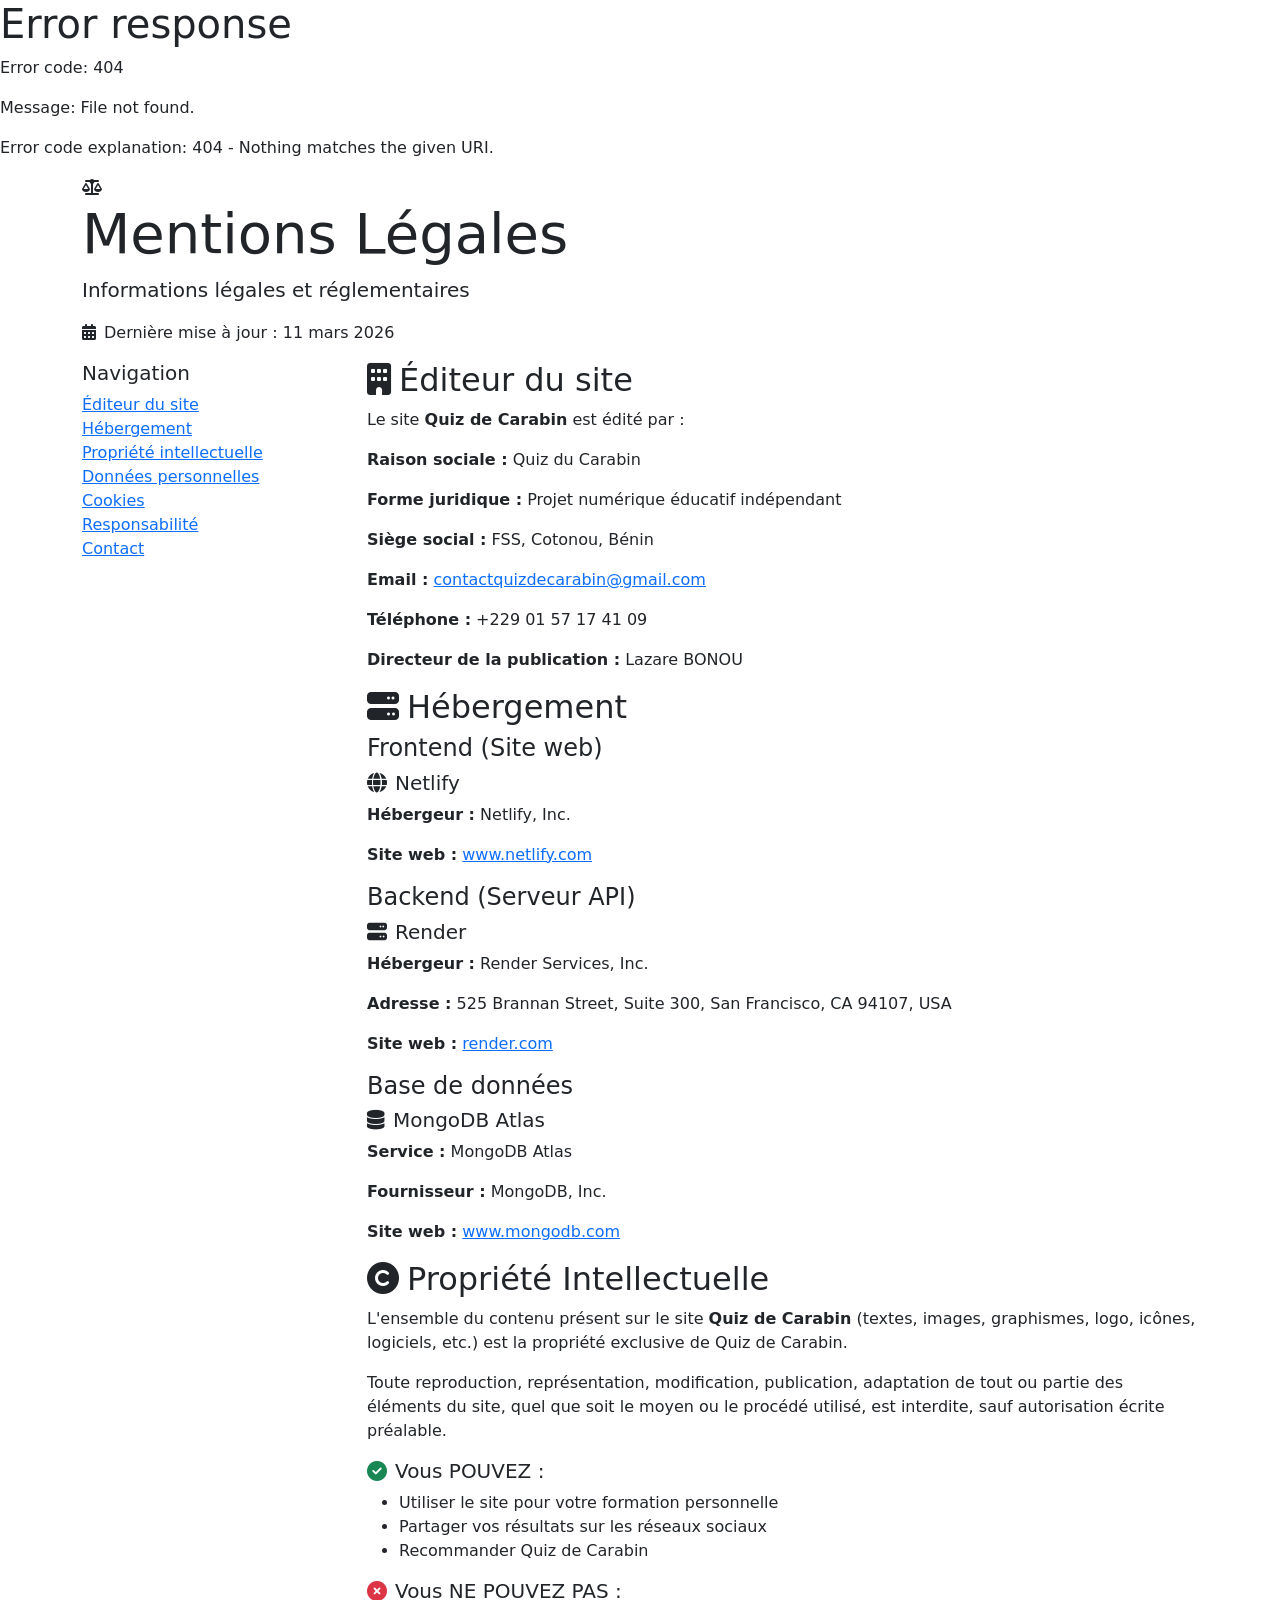
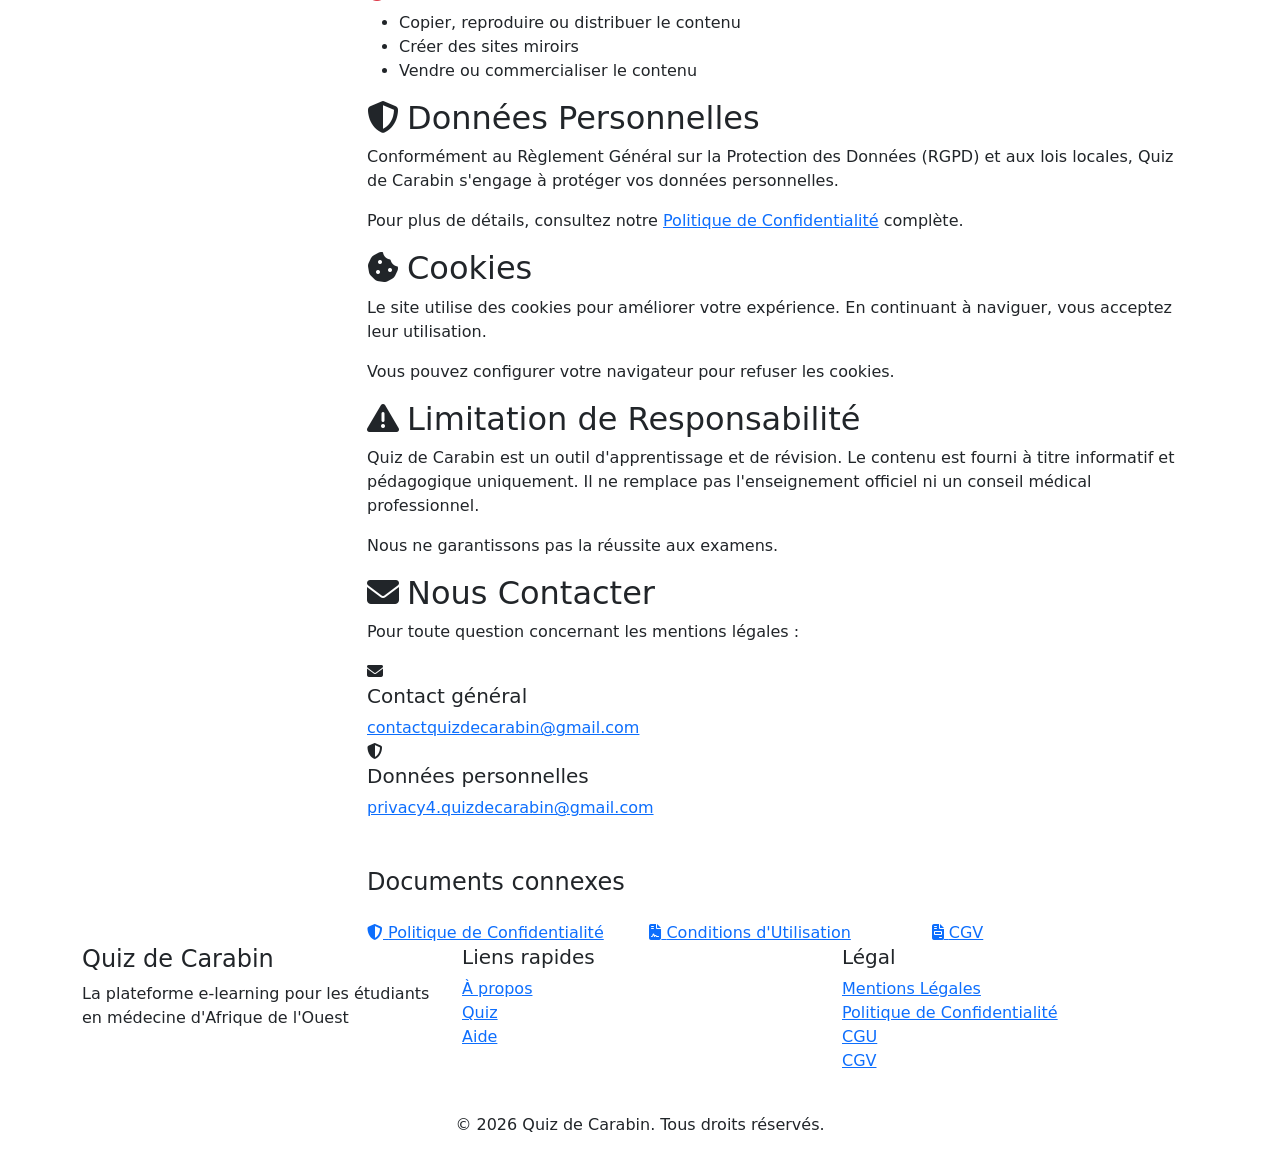
==== index.html @ 4706bc42 "Premier déploiement AMREL-GNALO" ====
<!DOCTYPE html>
<html lang="fr">
<head>
    <meta charset="UTF-8">
    <meta name="viewport" content="width=device-width, initial-scale=1.0">
    <title>Mentions Légales</title>
    <!-- Google tag (gtag.js) -->
    <script async src="https://www.googletagmanager.com/gtag/js?id=G-HYJK4EQKLZ"></script>
    <script>
        window.dataLayer = window.dataLayer || [];
        function gtag(){dataLayer.push(arguments);}
        gtag('js', new Date());
        gtag('config', 'G-HYJK4EQKLZ');
    </script>
    <meta name="google-site-verification" content="NIHqw9mpmJSFFre5VvEZL5tLbLPJusIHvmk8O6dTuUc" />
    <link rel="stylesheet" href="mentions-legal.[class]="expression"">
    <link href="https://cdn.jsdelivr.net/npm/bootstrap@5.3.0/dist/css/bootstrap.min.css" rel="stylesheet">
    <link rel="stylesheet" href="https://cdnjs.cloudflare.com/ajax/libs/font-awesome/6.4.0/css/all.min.css">
    <link href="https://fonts.googleapis.com/css2?family=Poppins:wght@300;400;500;600;700&display=swap" rel="stylesheet">
    
</head>
<body>
    <div id="navbar-placeholder"></div>

    <section class="legal-hero">
        <div class="container">
            <div class="legal-hero-content">
                <i class="fas fa-scale-balanced hero-icon"></i>
                <h1 class="display-4">Mentions Légales</h1>
                <p class="lead">Informations légales et réglementaires</p>
                <p class="last-update"><i class="fas fa-calendar-alt me-2"></i>Dernière mise à jour : 11 mars 2026</p>
            </div>
        </div>
    </section>

    <main class="legal-content">
        <div class="container">
            <div class="row">
                <div class="col-lg-3 d-none d-lg-block">
                    <div class="sidebar-nav sticky-top">
                        <h5>Navigation</h5>
                        <ul class="nav flex-column">
                            <li><a href="#editeur">Éditeur du site</a></li>
                            <li><a href="#hebergeur">Hébergement</a></li>
                            <li><a href="#propriete">Propriété intellectuelle</a></li>
                            <li><a href="#donnees">Données personnelles</a></li>
                            <li><a href="#cookies">Cookies</a></li>
                            <li><a href="#responsabilite">Responsabilité</a></li>
                            <li><a href="#contact">Contact</a></li>
                        </ul>
                    </div>
                </div>
                <div class="col-lg-9">
                    <div class="legal-document">
                        <section id="editeur" class="doc-section">
                            <h2><i class="fas fa-building me-2"></i>Éditeur du site</h2>
                            <div class="section-content">
                                <p>Le site <strong>Quiz de Carabin</strong> est édité par :</p>
                                <div class="highlight-box">
                                    <p><strong>Raison sociale :</strong> Quiz du Carabin</p>
                                    <p><strong>Forme juridique :</strong> Projet numérique éducatif indépendant</p>
                                    <p><strong>Siège social :</strong> FSS, Cotonou, Bénin</p>
                                    <p><strong>Email :</strong> <a href="mailto:contactquizdecarabin@gmail.com">contactquizdecarabin@gmail.com</a></p>
                                    <p><strong>Téléphone :</strong> +229 01 57 17 41 09</p>
                                </div>
                                <p><strong>Directeur de la publication :</strong> Lazare BONOU</p>
                            </div>
                        </section>

                        <section id="hebergeur" class="doc-section">
                            <h2><i class="fas fa-server me-2"></i>Hébergement</h2>
                            <div class="section-content">
                                <h4>Frontend (Site web)</h4>
                                <div class="info-card">
                                    <h5><i class="fas fa-globe me-2"></i>Netlify</h5>
                                    <p><strong>Hébergeur :</strong> Netlify, Inc.</p>
                                    <p><strong>Site web :</strong> <a href="https://www.netlify.com" target="_blank">www.netlify.com</a></p>
                                </div>
                                <h4>Backend (Serveur API)</h4>
                                <div class="info-card">
                                    <h5><i class="fas fa-server me-2"></i>Render</h5>
                                    <p><strong>Hébergeur :</strong> Render Services, Inc.</p>
                                    <p><strong>Adresse :</strong> 525 Brannan Street, Suite 300, San Francisco, CA 94107, USA</p>
                                    <p><strong>Site web :</strong> <a href="https://render.com" target="_blank">render.com</a></p>
                                </div>
                                <h4>Base de données</h4>
                                <div class="info-card">
                                    <h5><i class="fas fa-database me-2"></i>MongoDB Atlas</h5>
                                    <p><strong>Service :</strong> MongoDB Atlas</p>
                                    <p><strong>Fournisseur :</strong> MongoDB, Inc.</p>
                                    <p><strong>Site web :</strong> <a href="https://www.mongodb.com" target="_blank">www.mongodb.com</a></p>
                                </div>
                            </div>
                        </section>

                        <section id="propriete" class="doc-section">
                            <h2><i class="fas fa-copyright me-2"></i>Propriété Intellectuelle</h2>
                            <div class="section-content">
                                <p>L'ensemble du contenu présent sur le site <strong>Quiz de Carabin</strong> (textes, images, graphismes, logo, icônes, logiciels, etc.) est la propriété exclusive de Quiz de Carabin.</p>
                                <p>Toute reproduction, représentation, modification, publication, adaptation de tout ou partie des éléments du site, quel que soit le moyen ou le procédé utilisé, est interdite, sauf autorisation écrite préalable.</p>
                                <div class="allowed-box">
                                    <h5><i class="fas fa-check-circle text-success me-2"></i>Vous POUVEZ :</h5>
                                    <ul>
                                        <li>Utiliser le site pour votre formation personnelle</li>
                                        <li>Partager vos résultats sur les réseaux sociaux</li>
                                        <li>Recommander Quiz de Carabin</li>
                                    </ul>
                                </div>
                                <div class="forbidden-box mt-3">
                                    <h5><i class="fas fa-times-circle text-danger me-2"></i>Vous NE POUVEZ PAS :</h5>
                                    <ul>
                                        <li>Copier, reproduire ou distribuer le contenu</li>
                                        <li>Créer des sites miroirs</li>
                                        <li>Vendre ou commercialiser le contenu</li>
                                    </ul>
                                </div>
                            </div>
                        </section>

                        <section id="donnees" class="doc-section">
                            <h2><i class="fas fa-shield-halved me-2"></i>Données Personnelles</h2>
                            <div class="section-content">
                                <p>Conformément au Règlement Général sur la Protection des Données (RGPD) et aux lois locales, Quiz de Carabin s'engage à protéger vos données personnelles.</p>
                                <p>Pour plus de détails, consultez notre <a href="politique-confidentialite.html">Politique de Confidentialité</a> complète.</p>
                            </div>
                        </section>

                        <section id="cookies" class="doc-section">
                            <h2><i class="fas fa-cookie-bite me-2"></i>Cookies</h2>
                            <div class="section-content">
                                <p>Le site utilise des cookies pour améliorer votre expérience. En continuant à naviguer, vous acceptez leur utilisation.</p>
                                <p>Vous pouvez configurer votre navigateur pour refuser les cookies.</p>
                            </div>
                        </section>

                        <section id="responsabilite" class="doc-section">
                            <h2><i class="fas fa-triangle-exclamation me-2"></i>Limitation de Responsabilité</h2>
                            <div class="section-content">
                                <p>Quiz de Carabin est un outil d'apprentissage et de révision. Le contenu est fourni à titre informatif et pédagogique uniquement. Il ne remplace pas l'enseignement officiel ni un conseil médical professionnel.</p>
                                <p>Nous ne garantissons pas la réussite aux examens.</p>
                            </div>
                        </section>

                        <section id="contact" class="doc-section">
                            <h2><i class="fas fa-envelope me-2"></i>Nous Contacter</h2>
                            <div class="section-content">
                                <p>Pour toute question concernant les mentions légales :</p>
                                <div class="contact-cards">
                                    <div class="contact-card">
                                        <i class="fas fa-envelope"></i>
                                        <h5>Contact général</h5>
                                        <a href="mailto:contactquizdecarabin@gmail.com">contactquizdecarabin@gmail.com</a>
                                    </div>
                                    <div class="contact-card">
                                        <i class="fas fa-shield-halved"></i>
                                        <h5>Données personnelles</h5>
                                        <a href="mailto:privacy4.quizdecarabin@gmail.com">privacy4.quizdecarabin@gmail.com</a>
                                    </div>
                                </div>
                            </div>
                        </section>
                    </div>

                    <div class="related-docs mt-5">
                        <h4 class="mb-4">Documents connexes</h4>
                        <div class="row g-3">
                            <div class="col-md-4">
                                <a href="politique-confidentialite.html" class="doc-link-card">
                                    <i class="fas fa-shield-halved"></i>
                                    <span>Politique de Confidentialité</span>
                                </a>
                            </div>
                            <div class="col-md-4">
                                <a href="conditions-utilisation.html" class="doc-link-card">
                                    <i class="fas fa-file-contract"></i>
                                    <span>Conditions d'Utilisation</span>
                                </a>
                            </div>
                            <div class="col-md-4">
                                <a href="cgv.html" class="doc-link-card">
                                    <i class="fas fa-file-invoice"></i>
                                    <span>CGV</span>
                                </a>
                            </div>
                        </div>
                    </div>
                </div>
            </div>
        </div>
    </main>

    <footer class="footer">
        <div class="container">
            <div class="row">
                <div class="col-md-4">
                    <h4>Quiz de Carabin</h4>
                    <p>La plateforme e-learning pour les étudiants en médecine d'Afrique de l'Ouest</p>
                </div>
                <div class="col-md-4">
                    <h5>Liens rapides</h5>
                    <ul class="list-unstyled">
                        <li><a href="about.html">À propos</a></li>
                        <li><a href="quiz-modern.html">Quiz</a></li>
                        <li><a href="help.html">Aide</a></li>
                    </ul>
                </div>
                <div class="col-md-4">
                    <h5>Légal</h5>
                    <ul class="list-unstyled">
                        <li><a href="mentions-legales.html">Mentions Légales</a></li>
                        <li><a href="politique-confidentialite.html">Politique de Confidentialité</a></li>
                        <li><a href="conditions-utilisation.html">CGU</a></li>
                        <li><a href="cgv.html">CGV</a></li>
                    </ul>
                </div>
            </div>
            <div class="text-center mt-4">
                <p>&copy; 2026 Quiz de Carabin. Tous droits réservés.</p>
            </div>
        </div>
    </footer>

    <script src="https://cdn.jsdelivr.net/npm/bootstrap@5.3.0/dist/js/bootstrap.bundle.min.js"></script>
    <script>
        fetch('navbar.html')
            .then(res => res.text())
            .then(html => {
                document.getElementById('navbar-placeholder').innerHTML = html;
            });
    </script>
</body>
</html>
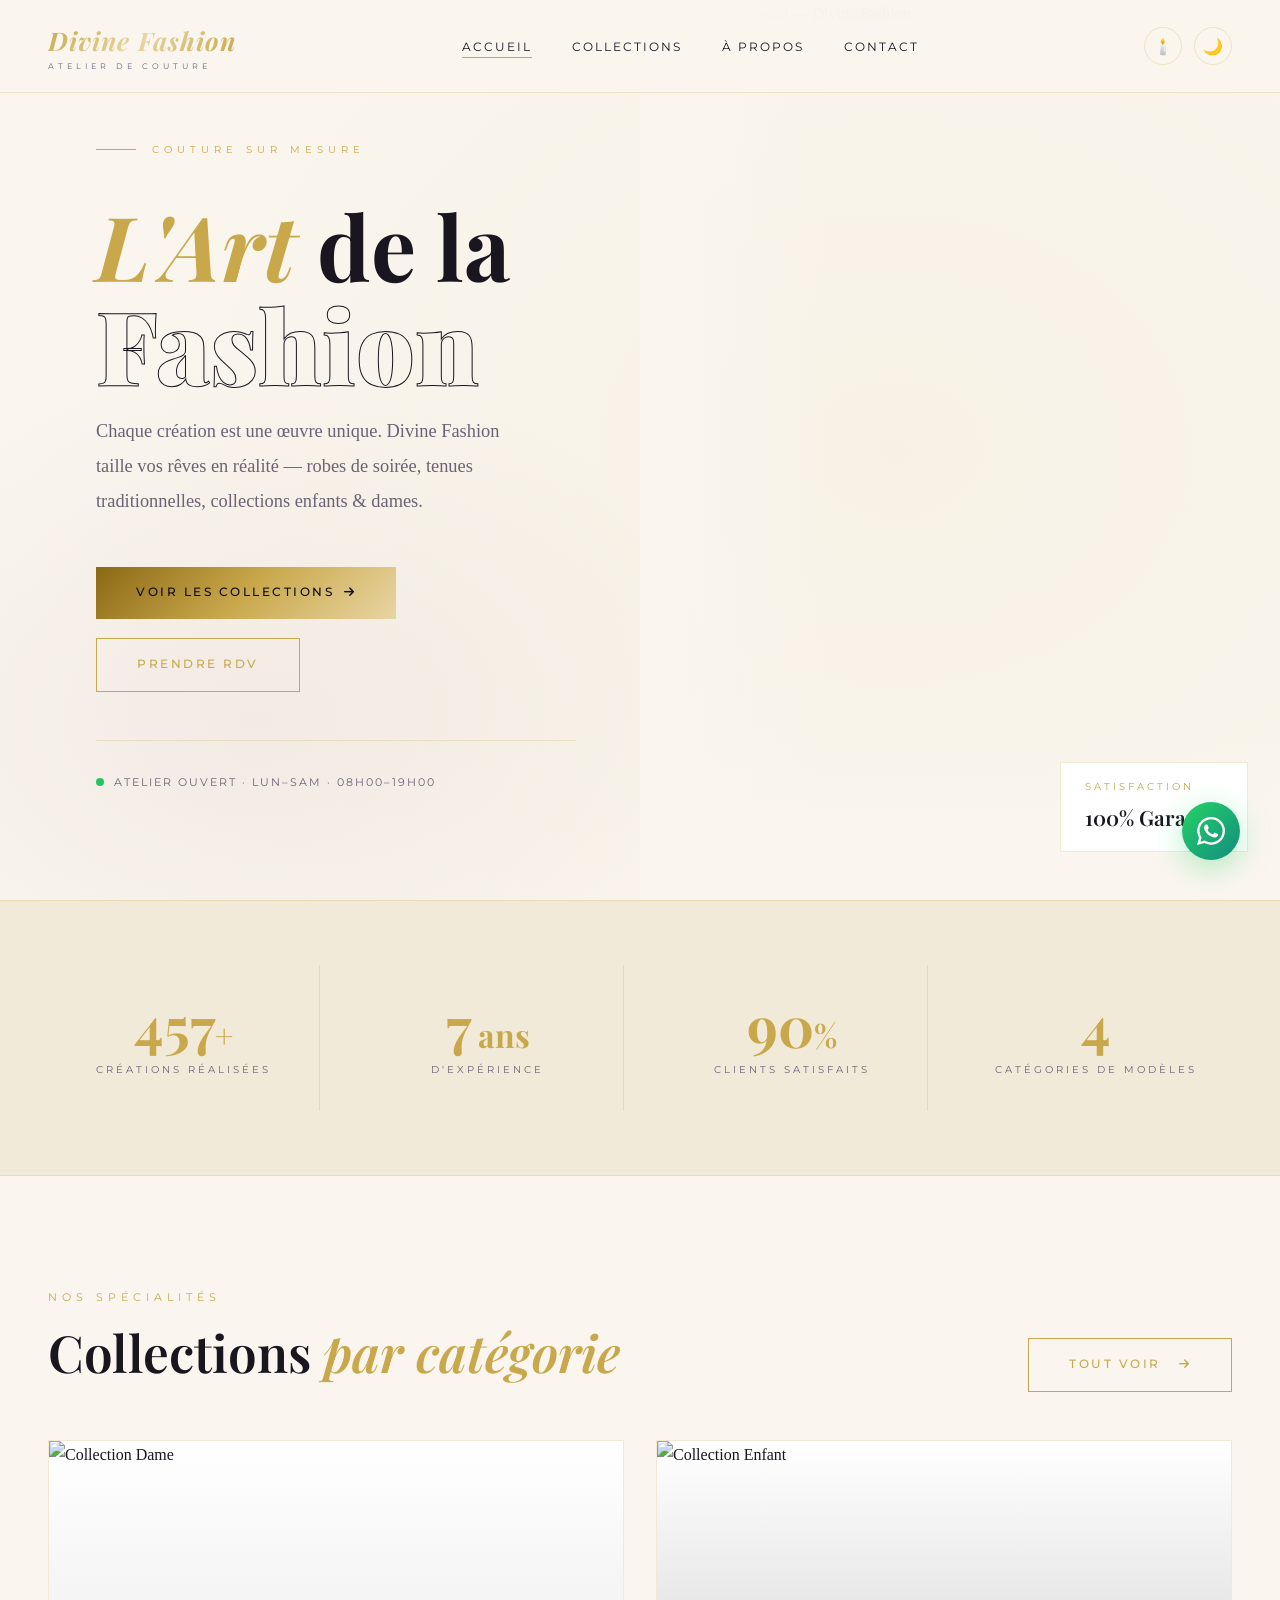
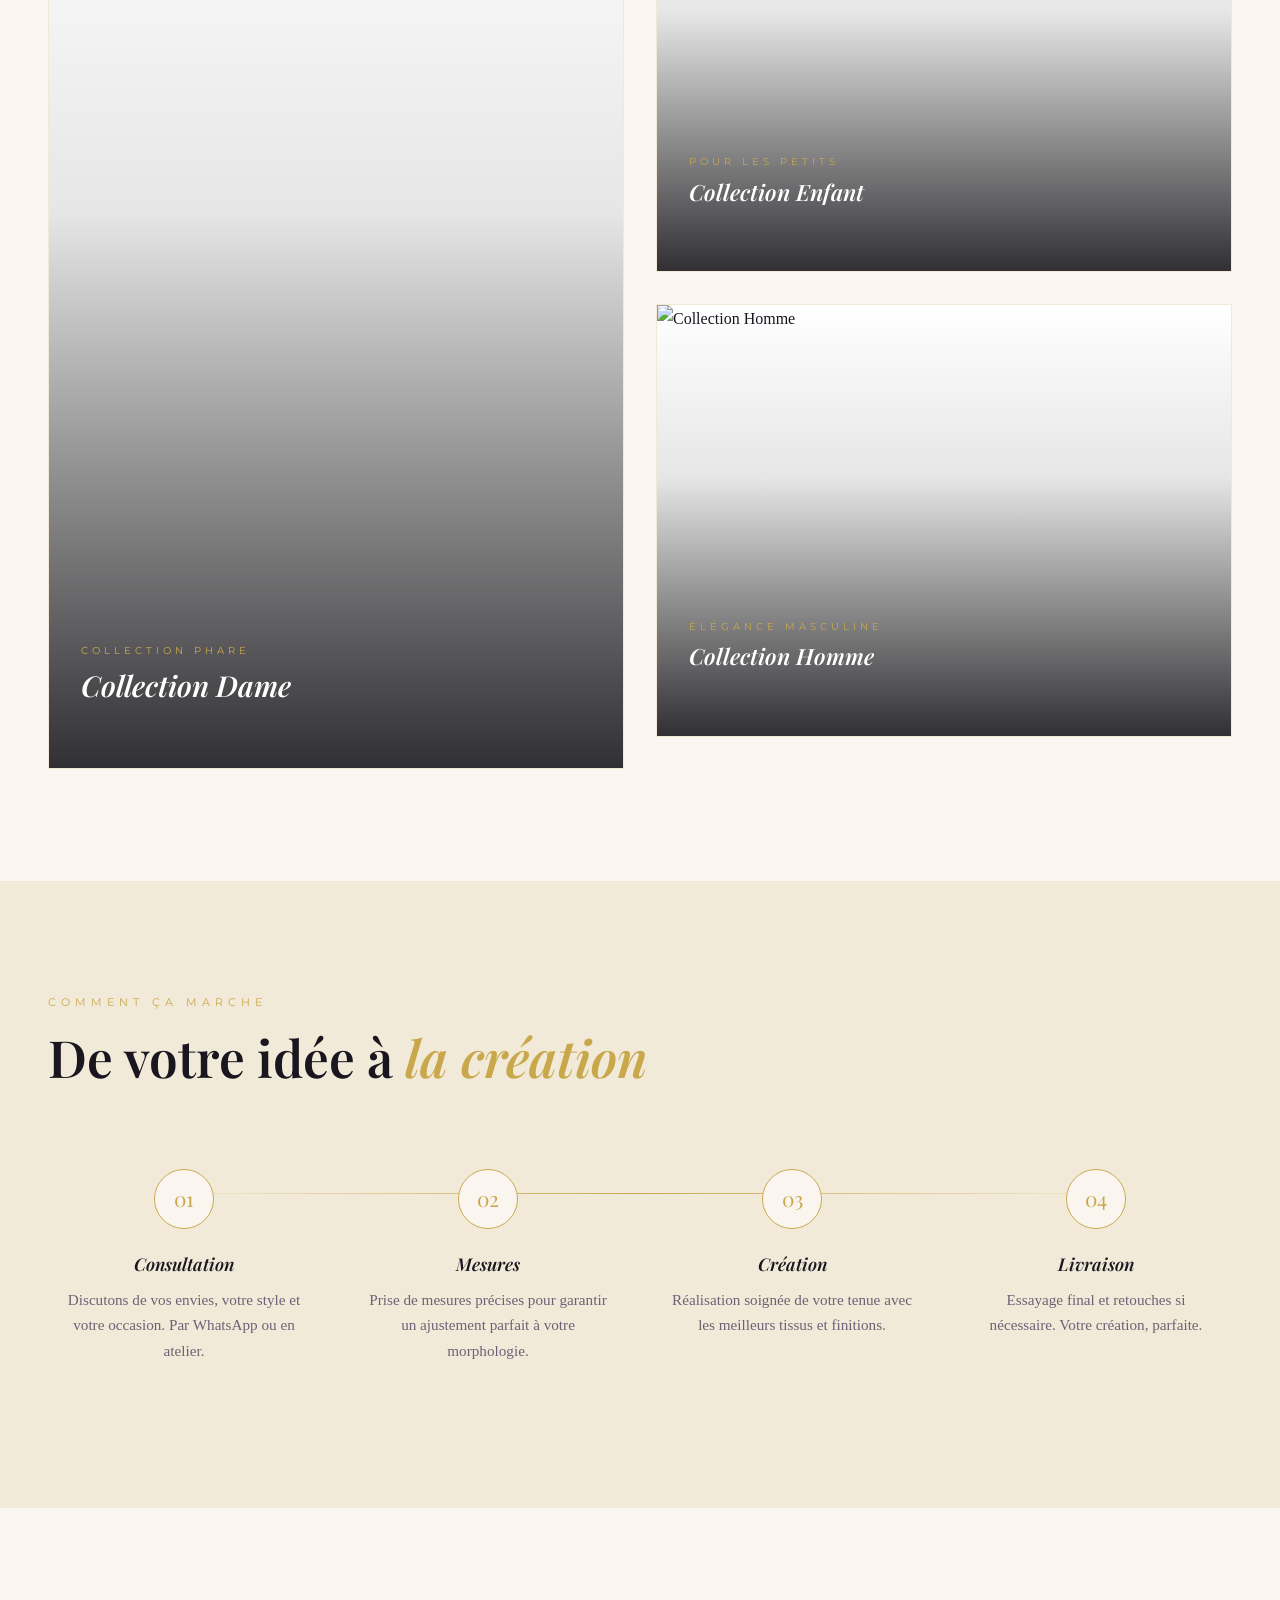
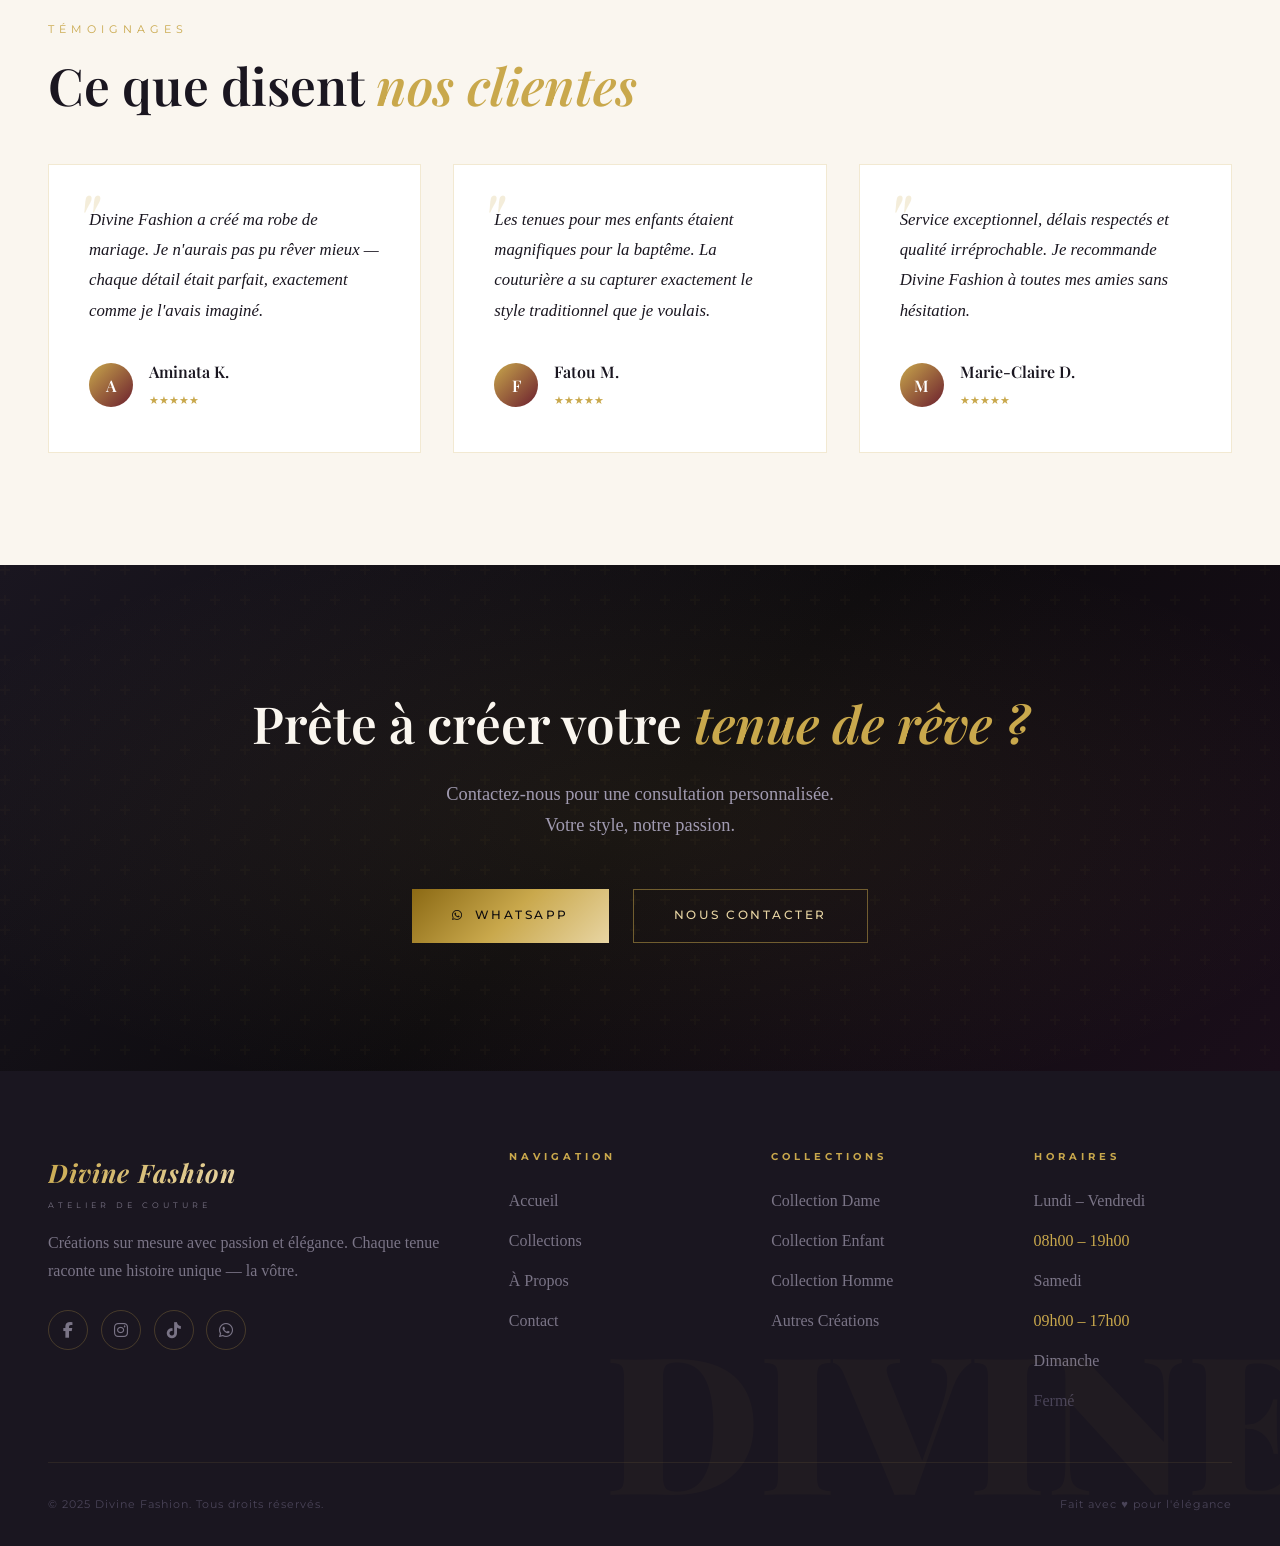
==== commit 2e5b40bd: "prototype à corrigeré" ====
--- a/index.html
+++ b/index.html
@@ -1,232 +1,881 @@
 <!DOCTYPE html>
-<html lang="fr">
+<html lang="fr" data-theme="light">
 <head>
-    <meta charset="UTF-8">
-    <meta name="viewport" content="width=device-width, initial-scale=1.0">
-    <title>Mentions Légales</title>
-    <!-- Google tag (gtag.js) -->
-    <script async src="https://www.googletagmanager.com/gtag/js?id=G-HYJK4EQKLZ"></script>
-    <script>
-        window.dataLayer = window.dataLayer || [];
-        function gtag(){dataLayer.push(arguments);}
-        gtag('js', new Date());
-        gtag('config', 'G-HYJK4EQKLZ');
-    </script>
-    <meta name="google-site-verification" content="NIHqw9mpmJSFFre5VvEZL5tLbLPJusIHvmk8O6dTuUc" />
-    <link rel="stylesheet" href="mentions-legal.[class]="expression"">
-    <link href="https://cdn.jsdelivr.net/npm/bootstrap@5.3.0/dist/css/bootstrap.min.css" rel="stylesheet">
-    <link rel="stylesheet" href="https://cdnjs.cloudflare.com/ajax/libs/font-awesome/6.4.0/css/all.min.css">
-    <link href="https://fonts.googleapis.com/css2?family=Poppins:wght@300;400;500;600;700&display=swap" rel="stylesheet">
-    
+  <meta charset="UTF-8" />
+  <meta name="viewport" content="width=device-width, initial-scale=1.0" />
+  <title>Divine Fashion — Couturière Élégante</title>
+  <meta name="description" content="Divine Fashion — Atelier de couture sur mesure. Robes, tenues enfants, dames et hommes créées avec passion et élégance." />
+  <link rel="stylesheet" href="css/style.css" />
+  <link rel="stylesheet" href="https://cdnjs.cloudflare.com/ajax/libs/font-awesome/6.5.0/css/all.min.css" />
+  <style>
+    /* ---- HERO ---- */
+    .hero {
+      min-height: 100vh;
+      display: grid;
+      grid-template-columns: 1fr 1fr;
+      align-items: center;
+      padding: 0;
+      position: relative;
+      overflow: hidden;
+    }
+
+    .hero-bg {
+      position: absolute;
+      inset: 0;
+      background:
+        radial-gradient(ellipse 70% 80% at 70% 50%, rgba(201,168,76,0.06), transparent),
+        radial-gradient(ellipse 40% 40% at 20% 80%, rgba(107,30,46,0.05), transparent);
+      pointer-events: none;
+    }
+
+    /* Floating gold particles */
+    .particles {
+      position: absolute;
+      inset: 0;
+      pointer-events: none;
+      overflow: hidden;
+    }
+
+    .particle {
+      position: absolute;
+      width: 3px;
+      height: 3px;
+      background: var(--gold);
+      border-radius: 50%;
+      animation: particleFloat linear infinite;
+      opacity: 0;
+    }
+
+    @keyframes particleFloat {
+      0% { transform: translateY(100vh) rotate(0deg); opacity: 0; }
+      10% { opacity: 0.6; }
+      90% { opacity: 0.3; }
+      100% { transform: translateY(-10vh) rotate(720deg); opacity: 0; }
+    }
+
+    .hero-content {
+      padding: 8rem 4rem 6rem 6rem;
+      position: relative;
+      z-index: 2;
+    }
+
+    .hero-eyebrow {
+      display: flex;
+      align-items: center;
+      gap: 1rem;
+      margin-bottom: 2rem;
+    }
+
+    .hero-eyebrow-line {
+      width: 40px;
+      height: 1px;
+      background: var(--gold);
+    }
+
+    .hero-eyebrow span {
+      font-family: var(--font-ui);
+      font-size: 0.65rem;
+      letter-spacing: 5px;
+      text-transform: uppercase;
+      color: var(--gold);
+    }
+
+    .hero-title {
+      margin-bottom: 1.5rem;
+      position: relative;
+    }
+
+    .hero-title em {
+      font-style: italic;
+      color: var(--gold);
+    }
+
+    .hero-title .word-fashion {
+      display: block;
+      -webkit-text-stroke: 1px var(--text-primary);
+      color: transparent;
+      font-weight: 900;
+      font-size: clamp(3rem, 8vw, 7rem);
+      line-height: 0.9;
+    }
+
+    [data-theme="dark"] .hero-title .word-fashion {
+      -webkit-text-stroke: 1px var(--cream);
+    }
+
+    .hero-desc {
+      font-size: 1.15rem;
+      margin-bottom: 3rem;
+      max-width: 440px;
+      line-height: 1.9;
+    }
+
+    .hero-cta {
+      display: flex;
+      gap: 1.2rem;
+      flex-wrap: wrap;
+      align-items: center;
+    }
+
+    .hero-badge {
+      display: flex;
+      align-items: center;
+      gap: 0.6rem;
+      font-family: var(--font-ui);
+      font-size: 0.68rem;
+      letter-spacing: 2px;
+      text-transform: uppercase;
+      color: var(--text-secondary);
+      margin-top: 3rem;
+      padding-top: 2rem;
+      border-top: 1px solid var(--border-color);
+    }
+
+    .badge-dot {
+      width: 8px;
+      height: 8px;
+      background: #22c55e;
+      border-radius: 50%;
+      animation: pulse-dot 1.5s ease-in-out infinite;
+    }
+
+    @keyframes pulse-dot {
+      0%,100% { box-shadow: 0 0 0 0 rgba(34,197,94,0.4); }
+      50% { box-shadow: 0 0 0 6px rgba(34,197,94,0); }
+    }
+
+    /* Hero Visual Side */
+    .hero-visual {
+      height: 100vh;
+      position: relative;
+      overflow: hidden;
+    }
+
+    .hero-visual img {
+      height: 100%;
+      width: 100%;
+      object-fit: cover;
+      object-position: center top;
+      transition: transform 0.1s linear;
+    }
+
+    .hero-visual::before {
+      content: '';
+      position: absolute;
+      inset: 0;
+      background: linear-gradient(to right, var(--bg-primary) 0%, transparent 30%),
+                  linear-gradient(to top, var(--bg-primary) 0%, transparent 20%);
+      z-index: 1;
+    }
+
+    .hero-visual-tag {
+      position: absolute;
+      bottom: 3rem;
+      right: 2rem;
+      z-index: 2;
+      background: var(--bg-card);
+      border: 1px solid var(--border-color);
+      padding: 1rem 1.5rem;
+      backdrop-filter: blur(10px);
+      animation: floatTag 3s ease-in-out infinite;
+    }
+
+    @keyframes floatTag {
+      0%,100% { transform: translateY(0); }
+      50% { transform: translateY(-8px); }
+    }
+
+    .hero-visual-tag .tag-label {
+      font-family: var(--font-ui);
+      font-size: 0.6rem;
+      letter-spacing: 3px;
+      text-transform: uppercase;
+      color: var(--gold);
+      display: block;
+      margin-bottom: 0.3rem;
+    }
+
+    .hero-visual-tag .tag-value {
+      font-family: var(--font-display);
+      font-size: 1.3rem;
+      font-weight: 600;
+      color: var(--text-primary);
+    }
+
+    /* ---- STATS ---- */
+    .stats-section {
+      background: var(--bg-secondary);
+      border-top: 1px solid var(--border-color);
+      border-bottom: 1px solid var(--border-color);
+      padding: 4rem 3rem;
+    }
+
+    .stats-grid {
+      max-width: 1400px;
+      margin: 0 auto;
+      display: grid;
+      grid-template-columns: repeat(4, 1fr);
+      gap: 2rem;
+    }
+
+    .stat-item {
+      text-align: center;
+      padding: 2rem;
+      border-right: 1px solid var(--border-color);
+    }
+
+    .stat-item:last-child { border-right: none; }
+
+    .stat-number {
+      font-family: var(--font-display);
+      font-size: 3.5rem;
+      font-weight: 700;
+      color: var(--gold);
+      line-height: 1;
+      display: block;
+    }
+
+    .stat-suffix {
+      font-family: var(--font-display);
+      font-size: 2rem;
+      color: var(--gold);
+    }
+
+    .stat-label {
+      font-family: var(--font-ui);
+      font-size: 0.65rem;
+      letter-spacing: 3px;
+      text-transform: uppercase;
+      color: var(--text-secondary);
+      margin-top: 0.5rem;
+      display: block;
+    }
+
+    /* ---- CATEGORIES PREVIEW ---- */
+    .categories-grid {
+      display: grid;
+      grid-template-columns: repeat(2, 1fr);
+      gap: 2rem;
+    }
+
+    .categories-grid .cat-featured {
+      grid-row: span 2;
+    }
+
+    .cat-card {
+      position: relative;
+      overflow: hidden;
+      border: 1px solid var(--border-color);
+      cursor: pointer;
+      group: true;
+    }
+
+    .cat-card-img {
+      aspect-ratio: 4/3;
+      overflow: hidden;
+    }
+
+    .cat-card.cat-featured .cat-card-img {
+      aspect-ratio: auto;
+      height: 100%;
+      min-height: 500px;
+    }
+
+    .cat-card-img img {
+      transition: transform 0.7s cubic-bezier(0.25, 0.46, 0.45, 0.94);
+    }
+
+    .cat-card:hover .cat-card-img img {
+      transform: scale(1.08);
+    }
+
+    .cat-card-overlay {
+      position: absolute;
+      inset: 0;
+      background: linear-gradient(to top, rgba(13,11,14,0.85) 0%, rgba(13,11,14,0.1) 60%, transparent 100%);
+      display: flex;
+      flex-direction: column;
+      justify-content: flex-end;
+      padding: 2rem;
+      transition: var(--transition);
+    }
+
+    .cat-card-tag {
+      font-family: var(--font-ui);
+      font-size: 0.6rem;
+      letter-spacing: 4px;
+      text-transform: uppercase;
+      color: var(--gold);
+      margin-bottom: 0.5rem;
+    }
+
+    .cat-card-title {
+      font-family: var(--font-display);
+      font-size: 1.8rem;
+      font-weight: 600;
+      color: #fff;
+      font-style: italic;
+    }
+
+    .cat-card-arrow {
+      display: inline-flex;
+      align-items: center;
+      gap: 0.5rem;
+      font-family: var(--font-ui);
+      font-size: 0.65rem;
+      letter-spacing: 2px;
+      text-transform: uppercase;
+      color: var(--gold);
+      margin-top: 1rem;
+      opacity: 0;
+      transform: translateY(10px);
+      transition: var(--transition);
+    }
+
+    .cat-card:hover .cat-card-arrow {
+      opacity: 1;
+      transform: translateY(0);
+    }
+
+    /* ---- PROCESS ---- */
+    .process-section {
+      background: var(--bg-secondary);
+      padding: 7rem 3rem;
+    }
+
+    .process-grid {
+      display: grid;
+      grid-template-columns: repeat(4, 1fr);
+      gap: 2rem;
+      max-width: 1400px;
+      margin: 3rem auto 0;
+      position: relative;
+    }
+
+    .process-grid::before {
+      content: '';
+      position: absolute;
+      top: 3.5rem;
+      left: 10%;
+      right: 10%;
+      height: 1px;
+      background: linear-gradient(to right, transparent, var(--gold), transparent);
+    }
+
+    .process-step {
+      text-align: center;
+      padding: 2rem 1rem;
+      position: relative;
+    }
+
+    .step-number {
+      width: 60px;
+      height: 60px;
+      border: 1px solid var(--gold);
+      border-radius: 50%;
+      display: flex;
+      align-items: center;
+      justify-content: center;
+      margin: 0 auto 1.5rem;
+      font-family: var(--font-display);
+      font-size: 1.3rem;
+      color: var(--gold);
+      background: var(--bg-primary);
+      position: relative;
+      z-index: 1;
+      transition: var(--transition);
+    }
+
+    .process-step:hover .step-number {
+      background: var(--gold);
+      color: var(--dark);
+      box-shadow: 0 0 30px rgba(201,168,76,0.3);
+    }
+
+    .step-title {
+      font-family: var(--font-display);
+      font-size: 1.1rem;
+      color: var(--text-primary);
+      margin-bottom: 0.8rem;
+      font-style: italic;
+    }
+
+    .step-desc {
+      font-size: 0.95rem;
+      line-height: 1.7;
+    }
+
+    /* ---- TESTIMONIALS ---- */
+    .testimonials-grid {
+      display: grid;
+      grid-template-columns: repeat(3, 1fr);
+      gap: 2rem;
+      margin-top: 3rem;
+    }
+
+    .testimonial-card {
+      background: var(--bg-card);
+      border: 1px solid var(--border-color);
+      padding: 2.5rem;
+      position: relative;
+      transition: var(--transition);
+    }
+
+    .testimonial-card:hover {
+      border-color: var(--gold);
+      transform: translateY(-6px);
+      box-shadow: 0 20px 50px var(--shadow-color);
+    }
+
+    .testimonial-quote {
+      font-family: var(--font-display);
+      font-size: 5rem;
+      color: var(--gold);
+      opacity: 0.2;
+      position: absolute;
+      top: 1rem;
+      left: 1.5rem;
+      line-height: 1;
+      font-style: italic;
+    }
+
+    .testimonial-text {
+      font-size: 1.05rem;
+      line-height: 1.8;
+      font-style: italic;
+      color: var(--text-primary);
+      margin-bottom: 2rem;
+      position: relative;
+      z-index: 1;
+    }
+
+    .testimonial-author {
+      display: flex;
+      align-items: center;
+      gap: 1rem;
+    }
+
+    .author-avatar {
+      width: 44px;
+      height: 44px;
+      border-radius: 50%;
+      background: linear-gradient(135deg, var(--gold), var(--bordeaux));
+      display: flex;
+      align-items: center;
+      justify-content: center;
+      color: white;
+      font-family: var(--font-display);
+      font-size: 1rem;
+      font-weight: 600;
+      flex-shrink: 0;
+    }
+
+    .author-name {
+      font-family: var(--font-display);
+      font-size: 1rem;
+      font-weight: 600;
+      color: var(--text-primary);
+      display: block;
+    }
+
+    .author-stars {
+      color: var(--gold);
+      font-size: 0.7rem;
+      margin-top: 2px;
+    }
+
+    /* ---- CTA SECTION ---- */
+    .cta-section {
+      background: linear-gradient(135deg, var(--dark-2) 0%, var(--dark) 50%, #1A0E1A 100%);
+      padding: 8rem 3rem;
+      text-align: center;
+      position: relative;
+      overflow: hidden;
+    }
+
+    .cta-section::before {
+      content: '';
+      position: absolute;
+      inset: 0;
+      background:
+        radial-gradient(ellipse 60% 60% at 50% 50%, rgba(201,168,76,0.08), transparent),
+        url("data:image/svg+xml,%3Csvg width='60' height='60' viewBox='0 0 60 60' xmlns='http://www.w3.org/2000/svg'%3E%3Cg fill='none' fill-rule='evenodd'%3E%3Cg fill='%23C9A84C' fill-opacity='0.03'%3E%3Cpath d='M36 34v-4h-2v4h-4v2h4v4h2v-4h4v-2h-4zm0-30V0h-2v4h-4v2h4v4h2V6h4V4h-4zM6 34v-4H4v4H0v2h4v4h2v-4h4v-2H6zM6 4V0H4v4H0v2h4v4h2V6h4V4H6z'/%3E%3C/g%3E%3C/g%3E%3C/svg%3E");
+    }
+
+    .cta-section h2 { color: var(--cream); position: relative; z-index: 1; margin-bottom: 1.5rem; }
+    .cta-section p { color: #A09AB0; position: relative; z-index: 1; margin-bottom: 3rem; font-size: 1.15rem; }
+
+    .cta-buttons {
+      display: flex;
+      gap: 1.5rem;
+      justify-content: center;
+      flex-wrap: wrap;
+      position: relative;
+      z-index: 1;
+    }
+
+    /* RESPONSIVE */
+    @media (max-width: 1100px) {
+      .hero { grid-template-columns: 1fr; min-height: auto; }
+      .hero-visual { height: 60vh; }
+      .hero-content { padding: 8rem 2rem 4rem; }
+      .stats-grid { grid-template-columns: repeat(2, 1fr); }
+      .stat-item:nth-child(2) { border-right: none; }
+      .process-grid { grid-template-columns: repeat(2, 1fr); }
+      .process-grid::before { display: none; }
+    }
+
+    @media (max-width: 768px) {
+      .categories-grid { grid-template-columns: 1fr; }
+      .categories-grid .cat-featured { grid-row: auto; }
+      .testimonials-grid { grid-template-columns: 1fr; }
+      .stats-grid { grid-template-columns: repeat(2, 1fr); gap: 1rem; }
+      .stat-item { border-right: none; border-bottom: 1px solid var(--border-color); }
+      .stat-item:last-child { border-bottom: none; }
+    }
+
+    @media (max-width: 480px) {
+      .hero-content { padding: 7rem 1.5rem 3rem; }
+      .hero-cta { flex-direction: column; }
+      .hero-cta .btn { width: 100%; justify-content: center; }
+      .stats-grid { grid-template-columns: 1fr 1fr; }
+    }
+  </style>
 </head>
 <body>
-    <div id="navbar-placeholder"></div>
-
-    <section class="legal-hero">
-        <div class="container">
-            <div class="legal-hero-content">
-                <i class="fas fa-scale-balanced hero-icon"></i>
-                <h1 class="display-4">Mentions Légales</h1>
-                <p class="lead">Informations légales et réglementaires</p>
-                <p class="last-update"><i class="fas fa-calendar-alt me-2"></i>Dernière mise à jour : 11 mars 2026</p>
-            </div>
+
+<!-- Page Loader -->
+<div class="page-loader" id="pageLoader">
+  <div class="loader-logo">Divine Fashion</div>
+  <div class="loader-bar"></div>
+</div>
+
+<!-- Spotlight Overlay -->
+<div class="spotlight-overlay"></div>
+
+<!-- WhatsApp Float -->
+<a href="https://wa.me/22901000000" target="_blank" rel="noopener" class="whatsapp-float" title="Contactez-nous sur WhatsApp">
+  <svg viewBox="0 0 24 24" xmlns="http://www.w3.org/2000/svg">
+    <path d="M17.472 14.382c-.297-.149-1.758-.867-2.03-.967-.273-.099-.471-.148-.67.15-.197.297-.767.966-.94 1.164-.173.199-.347.223-.644.075-.297-.15-1.255-.463-2.39-1.475-.883-.788-1.48-1.761-1.653-2.059-.173-.297-.018-.458.13-.606.134-.133.298-.347.446-.52.149-.174.198-.298.298-.497.099-.198.05-.371-.025-.52-.075-.149-.669-1.612-.916-2.207-.242-.579-.487-.5-.669-.51-.173-.008-.371-.01-.57-.01-.198 0-.52.074-.792.372-.272.297-1.04 1.016-1.04 2.479 0 1.462 1.065 2.875 1.213 3.074.149.198 2.096 3.2 5.077 4.487.709.306 1.262.489 1.694.625.712.227 1.36.195 1.871.118.571-.085 1.758-.719 2.006-1.413.248-.694.248-1.289.173-1.413-.074-.124-.272-.198-.57-.347m-5.421 7.403h-.004a9.87 9.87 0 01-5.031-1.378l-.361-.214-3.741.982.998-3.648-.235-.374a9.86 9.86 0 01-1.51-5.26c.001-5.45 4.436-9.884 9.888-9.884 2.64 0 5.122 1.03 6.988 2.898a9.825 9.825 0 012.893 6.994c-.003 5.45-4.437 9.884-9.885 9.884m8.413-18.297A11.815 11.815 0 0012.05 0C5.495 0 .16 5.335.157 11.892c0 2.096.547 4.142 1.588 5.945L.057 24l6.305-1.654a11.882 11.882 0 005.683 1.448h.005c6.554 0 11.89-5.335 11.893-11.893a11.821 11.821 0 00-3.48-8.413z"/>
+  </svg>
+</a>
+
+<!-- Navigation -->
+<nav class="navbar" id="navbar">
+  <a href="index.html" class="nav-logo">
+    <span class="nav-logo-text">Divine Fashion</span>
+    <span class="nav-logo-sub">Atelier de Couture</span>
+  </a>
+
+  <ul class="nav-links" id="navLinks">
+    <li><a href="index.html">Accueil</a></li>
+    <li><a href="collections.html">Collections</a></li>
+    <li><a href="about.html">À Propos</a></li>
+    <li><a href="contact.html">Contact</a></li>
+  </ul>
+
+  <div class="nav-controls">
+    <button class="icon-btn" id="lightToggle" title="Éclairage" aria-label="Éclairage">
+      <span id="lightIcon">🕯️</span>
+    </button>
+    <button class="icon-btn" id="themeToggle" title="Thème" aria-label="Changer de thème">
+      <span id="themeIcon">🌙</span>
+    </button>
+    <button class="hamburger" id="hamburger" aria-label="Menu">
+      <span></span><span></span><span></span>
+    </button>
+  </div>
+</nav>
+
+<!-- Hero Section -->
+<section class="hero">
+  <div class="hero-bg"></div>
+  <div class="particles" id="particles"></div>
+
+  <div class="hero-content">
+    <div class="hero-eyebrow reveal">
+      <span class="hero-eyebrow-line"></span>
+      <span>Couture sur mesure</span>
+    </div>
+
+    <h1 class="hero-title reveal reveal-delay-1">
+      <em>L'Art</em> de la
+      <span class="word-fashion">Fashion</span>
+    </h1>
+
+    <p class="hero-desc reveal reveal-delay-2">
+      Chaque création est une œuvre unique. Divine Fashion taille vos rêves en réalité — robes de soirée, tenues traditionnelles, collections enfants & dames.
+    </p>
+
+    <div class="hero-cta reveal reveal-delay-3">
+      <a href="collections.html" class="btn btn-gold">
+        Voir les Collections
+        <i class="fas fa-arrow-right btn-icon"></i>
+      </a>
+      <a href="contact.html" class="btn btn-outline">Prendre RDV</a>
+    </div>
+
+    <div class="hero-badge reveal reveal-delay-4">
+      <span class="badge-dot"></span>
+      Atelier ouvert · Lun–Sam · 08h00–19h00
+    </div>
+  </div>
+
+  <div class="hero-visual">
+    <img
+      src="https://images.unsplash.com/photo-1558618666-fcd25c85cd64?w=900&auto=format&fit=crop&q=80"
+      alt="Couturière au travail — Divine Fashion"
+      loading="eager"
+    />
+    <div class="hero-visual-tag">
+      <span class="tag-label">Satisfaction</span>
+      <span class="tag-value">100% Garantie</span>
+    </div>
+  </div>
+</section>
+
+<!-- Stats Section -->
+<section class="stats-section">
+  <div class="stats-grid">
+    <div class="stat-item reveal">
+      <span class="stat-number"><span data-target="500">0</span><span class="stat-suffix">+</span></span>
+      <span class="stat-label">Créations réalisées</span>
+    </div>
+    <div class="stat-item reveal reveal-delay-1">
+      <span class="stat-number"><span data-target="8">0</span><span class="stat-suffix"> ans</span></span>
+      <span class="stat-label">D'expérience</span>
+    </div>
+    <div class="stat-item reveal reveal-delay-2">
+      <span class="stat-number"><span data-target="98">0</span><span class="stat-suffix">%</span></span>
+      <span class="stat-label">Clients satisfaits</span>
+    </div>
+    <div class="stat-item reveal reveal-delay-3">
+      <span class="stat-number"><span data-target="4">0</span><span class="stat-suffix"></span></span>
+      <span class="stat-label">Catégories de modèles</span>
+    </div>
+  </div>
+</section>
+
+<!-- Categories Preview -->
+<section class="section">
+  <span class="section-tag reveal">Nos Spécialités</span>
+  <div style="display:flex;align-items:flex-start;justify-content:space-between;gap:3rem;flex-wrap:wrap;margin-bottom:3rem;">
+    <h2 class="section-title reveal" style="margin-bottom:0">Collections <em style="color:var(--gold);font-style:italic;">par catégorie</em></h2>
+    <a href="collections.html" class="btn btn-outline reveal" style="flex-shrink:0;margin-top:1rem">Tout voir <i class="fas fa-arrow-right" style="margin-left:0.5rem"></i></a>
+  </div>
+
+  <div class="categories-grid">
+    <div class="cat-card cat-featured card-3d reveal">
+      <div class="cat-card-img">
+        <img src="https://images.unsplash.com/photo-1594938298603-c8148c4dae35?w=700&auto=format&fit=crop&q=80" alt="Collection Dame" />
+      </div>
+      <div class="cat-card-overlay">
+        <span class="cat-card-tag">Collection Phare</span>
+        <h3 class="cat-card-title">Collection Dame</h3>
+        <a href="collections.html?cat=dame" class="cat-card-arrow">
+          Découvrir <i class="fas fa-arrow-right"></i>
+        </a>
+      </div>
+    </div>
+
+    <div style="display:flex;flex-direction:column;gap:2rem;">
+      <div class="cat-card card-3d reveal reveal-delay-1">
+        <div class="cat-card-img">
+          <img src="https://images.unsplash.com/photo-1555689502-c4b22d76c56f?w=600&auto=format&fit=crop&q=80" alt="Collection Enfant" />
         </div>
-    </section>
-
-    <main class="legal-content">
-        <div class="container">
-            <div class="row">
-                <div class="col-lg-3 d-none d-lg-block">
-                    <div class="sidebar-nav sticky-top">
-                        <h5>Navigation</h5>
-                        <ul class="nav flex-column">
-                            <li><a href="#editeur">Éditeur du site</a></li>
-                            <li><a href="#hebergeur">Hébergement</a></li>
-                            <li><a href="#propriete">Propriété intellectuelle</a></li>
-                            <li><a href="#donnees">Données personnelles</a></li>
-                            <li><a href="#cookies">Cookies</a></li>
-                            <li><a href="#responsabilite">Responsabilité</a></li>
-                            <li><a href="#contact">Contact</a></li>
-                        </ul>
-                    </div>
-                </div>
-                <div class="col-lg-9">
-                    <div class="legal-document">
-                        <section id="editeur" class="doc-section">
-                            <h2><i class="fas fa-building me-2"></i>Éditeur du site</h2>
-                            <div class="section-content">
-                                <p>Le site <strong>Quiz de Carabin</strong> est édité par :</p>
-                                <div class="highlight-box">
-                                    <p><strong>Raison sociale :</strong> Quiz du Carabin</p>
-                                    <p><strong>Forme juridique :</strong> Projet numérique éducatif indépendant</p>
-                                    <p><strong>Siège social :</strong> FSS, Cotonou, Bénin</p>
-                                    <p><strong>Email :</strong> <a href="mailto:contactquizdecarabin@gmail.com">contactquizdecarabin@gmail.com</a></p>
-                                    <p><strong>Téléphone :</strong> +229 01 57 17 41 09</p>
-                                </div>
-                                <p><strong>Directeur de la publication :</strong> Lazare BONOU</p>
-                            </div>
-                        </section>
-
-                        <section id="hebergeur" class="doc-section">
-                            <h2><i class="fas fa-server me-2"></i>Hébergement</h2>
-                            <div class="section-content">
-                                <h4>Frontend (Site web)</h4>
-                                <div class="info-card">
-                                    <h5><i class="fas fa-globe me-2"></i>Netlify</h5>
-                                    <p><strong>Hébergeur :</strong> Netlify, Inc.</p>
-                                    <p><strong>Site web :</strong> <a href="https://www.netlify.com" target="_blank">www.netlify.com</a></p>
-                                </div>
-                                <h4>Backend (Serveur API)</h4>
-                                <div class="info-card">
-                                    <h5><i class="fas fa-server me-2"></i>Render</h5>
-                                    <p><strong>Hébergeur :</strong> Render Services, Inc.</p>
-                                    <p><strong>Adresse :</strong> 525 Brannan Street, Suite 300, San Francisco, CA 94107, USA</p>
-                                    <p><strong>Site web :</strong> <a href="https://render.com" target="_blank">render.com</a></p>
-                                </div>
-                                <h4>Base de données</h4>
-                                <div class="info-card">
-                                    <h5><i class="fas fa-database me-2"></i>MongoDB Atlas</h5>
-                                    <p><strong>Service :</strong> MongoDB Atlas</p>
-                                    <p><strong>Fournisseur :</strong> MongoDB, Inc.</p>
-                                    <p><strong>Site web :</strong> <a href="https://www.mongodb.com" target="_blank">www.mongodb.com</a></p>
-                                </div>
-                            </div>
-                        </section>
-
-                        <section id="propriete" class="doc-section">
-                            <h2><i class="fas fa-copyright me-2"></i>Propriété Intellectuelle</h2>
-                            <div class="section-content">
-                                <p>L'ensemble du contenu présent sur le site <strong>Quiz de Carabin</strong> (textes, images, graphismes, logo, icônes, logiciels, etc.) est la propriété exclusive de Quiz de Carabin.</p>
-                                <p>Toute reproduction, représentation, modification, publication, adaptation de tout ou partie des éléments du site, quel que soit le moyen ou le procédé utilisé, est interdite, sauf autorisation écrite préalable.</p>
-                                <div class="allowed-box">
-                                    <h5><i class="fas fa-check-circle text-success me-2"></i>Vous POUVEZ :</h5>
-                                    <ul>
-                                        <li>Utiliser le site pour votre formation personnelle</li>
-                                        <li>Partager vos résultats sur les réseaux sociaux</li>
-                                        <li>Recommander Quiz de Carabin</li>
-                                    </ul>
-                                </div>
-                                <div class="forbidden-box mt-3">
-                                    <h5><i class="fas fa-times-circle text-danger me-2"></i>Vous NE POUVEZ PAS :</h5>
-                                    <ul>
-                                        <li>Copier, reproduire ou distribuer le contenu</li>
-                                        <li>Créer des sites miroirs</li>
-                                        <li>Vendre ou commercialiser le contenu</li>
-                                    </ul>
-                                </div>
-                            </div>
-                        </section>
-
-                        <section id="donnees" class="doc-section">
-                            <h2><i class="fas fa-shield-halved me-2"></i>Données Personnelles</h2>
-                            <div class="section-content">
-                                <p>Conformément au Règlement Général sur la Protection des Données (RGPD) et aux lois locales, Quiz de Carabin s'engage à protéger vos données personnelles.</p>
-                                <p>Pour plus de détails, consultez notre <a href="politique-confidentialite.html">Politique de Confidentialité</a> complète.</p>
-                            </div>
-                        </section>
-
-                        <section id="cookies" class="doc-section">
-                            <h2><i class="fas fa-cookie-bite me-2"></i>Cookies</h2>
-                            <div class="section-content">
-                                <p>Le site utilise des cookies pour améliorer votre expérience. En continuant à naviguer, vous acceptez leur utilisation.</p>
-                                <p>Vous pouvez configurer votre navigateur pour refuser les cookies.</p>
-                            </div>
-                        </section>
-
-                        <section id="responsabilite" class="doc-section">
-                            <h2><i class="fas fa-triangle-exclamation me-2"></i>Limitation de Responsabilité</h2>
-                            <div class="section-content">
-                                <p>Quiz de Carabin est un outil d'apprentissage et de révision. Le contenu est fourni à titre informatif et pédagogique uniquement. Il ne remplace pas l'enseignement officiel ni un conseil médical professionnel.</p>
-                                <p>Nous ne garantissons pas la réussite aux examens.</p>
-                            </div>
-                        </section>
-
-                        <section id="contact" class="doc-section">
-                            <h2><i class="fas fa-envelope me-2"></i>Nous Contacter</h2>
-                            <div class="section-content">
-                                <p>Pour toute question concernant les mentions légales :</p>
-                                <div class="contact-cards">
-                                    <div class="contact-card">
-                                        <i class="fas fa-envelope"></i>
-                                        <h5>Contact général</h5>
-                                        <a href="mailto:contactquizdecarabin@gmail.com">contactquizdecarabin@gmail.com</a>
-                                    </div>
-                                    <div class="contact-card">
-                                        <i class="fas fa-shield-halved"></i>
-                                        <h5>Données personnelles</h5>
-                                        <a href="mailto:privacy4.quizdecarabin@gmail.com">privacy4.quizdecarabin@gmail.com</a>
-                                    </div>
-                                </div>
-                            </div>
-                        </section>
-                    </div>
-
-                    <div class="related-docs mt-5">
-                        <h4 class="mb-4">Documents connexes</h4>
-                        <div class="row g-3">
-                            <div class="col-md-4">
-                                <a href="politique-confidentialite.html" class="doc-link-card">
-                                    <i class="fas fa-shield-halved"></i>
-                                    <span>Politique de Confidentialité</span>
-                                </a>
-                            </div>
-                            <div class="col-md-4">
-                                <a href="conditions-utilisation.html" class="doc-link-card">
-                                    <i class="fas fa-file-contract"></i>
-                                    <span>Conditions d'Utilisation</span>
-                                </a>
-                            </div>
-                            <div class="col-md-4">
-                                <a href="cgv.html" class="doc-link-card">
-                                    <i class="fas fa-file-invoice"></i>
-                                    <span>CGV</span>
-                                </a>
-                            </div>
-                        </div>
-                    </div>
-                </div>
-            </div>
+        <div class="cat-card-overlay">
+          <span class="cat-card-tag">Pour les petits</span>
+          <h3 class="cat-card-title" style="font-size:1.4rem">Collection Enfant</h3>
+          <a href="collections.html?cat=enfant" class="cat-card-arrow">
+            Découvrir <i class="fas fa-arrow-right"></i>
+          </a>
         </div>
-    </main>
-
-    <footer class="footer">
-        <div class="container">
-            <div class="row">
-                <div class="col-md-4">
-                    <h4>Quiz de Carabin</h4>
-                    <p>La plateforme e-learning pour les étudiants en médecine d'Afrique de l'Ouest</p>
-                </div>
-                <div class="col-md-4">
-                    <h5>Liens rapides</h5>
-                    <ul class="list-unstyled">
-                        <li><a href="about.html">À propos</a></li>
-                        <li><a href="quiz-modern.html">Quiz</a></li>
-                        <li><a href="help.html">Aide</a></li>
-                    </ul>
-                </div>
-                <div class="col-md-4">
-                    <h5>Légal</h5>
-                    <ul class="list-unstyled">
-                        <li><a href="mentions-legales.html">Mentions Légales</a></li>
-                        <li><a href="politique-confidentialite.html">Politique de Confidentialité</a></li>
-                        <li><a href="conditions-utilisation.html">CGU</a></li>
-                        <li><a href="cgv.html">CGV</a></li>
-                    </ul>
-                </div>
-            </div>
-            <div class="text-center mt-4">
-                <p>&copy; 2026 Quiz de Carabin. Tous droits réservés.</p>
-            </div>
+      </div>
+
+      <div class="cat-card card-3d reveal reveal-delay-2">
+        <div class="cat-card-img">
+          <img src="https://images.unsplash.com/photo-1490481651871-ab68de25d43d?w=600&auto=format&fit=crop&q=80" alt="Collection Homme" />
         </div>
-    </footer>
-
-    <script src="https://cdn.jsdelivr.net/npm/bootstrap@5.3.0/dist/js/bootstrap.bundle.min.js"></script>
-    <script>
-        fetch('navbar.html')
-            .then(res => res.text())
-            .then(html => {
-                document.getElementById('navbar-placeholder').innerHTML = html;
-            });
-    </script>
+        <div class="cat-card-overlay">
+          <span class="cat-card-tag">Élégance masculine</span>
+          <h3 class="cat-card-title" style="font-size:1.4rem">Collection Homme</h3>
+          <a href="collections.html?cat=homme" class="cat-card-arrow">
+            Découvrir <i class="fas fa-arrow-right"></i>
+          </a>
+        </div>
+      </div>
+    </div>
+  </div>
+</section>
+
+<!-- Process Section -->
+<section class="process-section">
+  <div style="max-width:1400px;margin:0 auto;">
+    <span class="section-tag reveal">Comment ça marche</span>
+    <h2 class="section-title reveal">De votre idée à <em style="color:var(--gold);font-style:italic;">la création</em></h2>
+
+    <div class="process-grid">
+      <div class="process-step reveal">
+        <div class="step-number">01</div>
+        <h3 class="step-title">Consultation</h3>
+        <p class="step-desc">Discutons de vos envies, votre style et votre occasion. Par WhatsApp ou en atelier.</p>
+      </div>
+      <div class="process-step reveal reveal-delay-1">
+        <div class="step-number">02</div>
+        <h3 class="step-title">Mesures</h3>
+        <p class="step-desc">Prise de mesures précises pour garantir un ajustement parfait à votre morphologie.</p>
+      </div>
+      <div class="process-step reveal reveal-delay-2">
+        <div class="step-number">03</div>
+        <h3 class="step-title">Création</h3>
+        <p class="step-desc">Réalisation soignée de votre tenue avec les meilleurs tissus et finitions.</p>
+      </div>
+      <div class="process-step reveal reveal-delay-3">
+        <div class="step-number">04</div>
+        <h3 class="step-title">Livraison</h3>
+        <p class="step-desc">Essayage final et retouches si nécessaire. Votre création, parfaite.</p>
+      </div>
+    </div>
+  </div>
+</section>
+
+<!-- Testimonials -->
+<section class="section">
+  <span class="section-tag reveal">Témoignages</span>
+  <h2 class="section-title reveal">Ce que disent <em style="color:var(--gold);font-style:italic;">nos clientes</em></h2>
+
+  <div class="testimonials-grid">
+    <div class="testimonial-card reveal">
+      <span class="testimonial-quote">"</span>
+      <p class="testimonial-text">
+        Divine Fashion a créé ma robe de mariage. Je n'aurais pas pu rêver mieux — chaque détail était parfait, exactement comme je l'avais imaginé.
+      </p>
+      <div class="testimonial-author">
+        <div class="author-avatar">A</div>
+        <div>
+          <span class="author-name">Aminata K.</span>
+          <span class="author-stars">★★★★★</span>
+        </div>
+      </div>
+    </div>
+
+    <div class="testimonial-card reveal reveal-delay-1">
+      <span class="testimonial-quote">"</span>
+      <p class="testimonial-text">
+        Les tenues pour mes enfants étaient magnifiques pour la baptême. La couturière a su capturer exactement le style traditionnel que je voulais.
+      </p>
+      <div class="testimonial-author">
+        <div class="author-avatar">F</div>
+        <div>
+          <span class="author-name">Fatou M.</span>
+          <span class="author-stars">★★★★★</span>
+        </div>
+      </div>
+    </div>
+
+    <div class="testimonial-card reveal reveal-delay-2">
+      <span class="testimonial-quote">"</span>
+      <p class="testimonial-text">
+        Service exceptionnel, délais respectés et qualité irréprochable. Je recommande Divine Fashion à toutes mes amies sans hésitation.
+      </p>
+      <div class="testimonial-author">
+        <div class="author-avatar">M</div>
+        <div>
+          <span class="author-name">Marie-Claire D.</span>
+          <span class="author-stars">★★★★★</span>
+        </div>
+      </div>
+    </div>
+  </div>
+</section>
+
+<!-- CTA Section -->
+<section class="cta-section">
+  <h2 class="reveal">Prête à créer votre <em style="color:var(--gold);font-style:italic">tenue de rêve ?</em></h2>
+  <p class="reveal reveal-delay-1">Contactez-nous pour une consultation personnalisée.<br>Votre style, notre passion.</p>
+  <div class="cta-buttons reveal reveal-delay-2">
+    <a href="https://wa.me/22901000000" target="_blank" class="btn btn-gold">
+      <i class="fab fa-whatsapp btn-icon"></i>
+      WhatsApp
+    </a>
+    <a href="contact.html" class="btn btn-outline" style="border-color:rgba(201,168,76,0.5);color:var(--gold-light)">
+      Nous contacter
+    </a>
+  </div>
+</section>
+
+<!-- Footer -->
+<footer>
+  <div class="footer-grid">
+    <div class="footer-brand">
+      <div class="nav-logo-text">Divine Fashion</div>
+      <span class="nav-logo-sub" style="display:block;margin-top:4px;color:#7A7486">Atelier de Couture</span>
+      <p class="footer-desc">
+        Créations sur mesure avec passion et élégance. Chaque tenue raconte une histoire unique — la vôtre.
+      </p>
+      <div class="social-links">
+        <a href="#" class="social-link" title="Facebook"><i class="fab fa-facebook-f"></i></a>
+        <a href="#" class="social-link" title="Instagram"><i class="fab fa-instagram"></i></a>
+        <a href="#" class="social-link" title="TikTok"><i class="fab fa-tiktok"></i></a>
+        <a href="https://wa.me/22901000000" class="social-link" title="WhatsApp"><i class="fab fa-whatsapp"></i></a>
+      </div>
+    </div>
+
+    <div>
+      <h4 class="footer-title">Navigation</h4>
+      <ul class="footer-links">
+        <li><a href="index.html">Accueil</a></li>
+        <li><a href="collections.html">Collections</a></li>
+        <li><a href="about.html">À Propos</a></li>
+        <li><a href="contact.html">Contact</a></li>
+      </ul>
+    </div>
+
+    <div>
+      <h4 class="footer-title">Collections</h4>
+      <ul class="footer-links">
+        <li><a href="collections.html?cat=dame">Collection Dame</a></li>
+        <li><a href="collections.html?cat=enfant">Collection Enfant</a></li>
+        <li><a href="collections.html?cat=homme">Collection Homme</a></li>
+        <li><a href="collections.html?cat=autres">Autres Créations</a></li>
+      </ul>
+    </div>
+
+    <div>
+      <h4 class="footer-title">Horaires</h4>
+      <ul class="footer-links">
+        <li><a>Lundi – Vendredi</a></li>
+        <li><a style="color:var(--gold)">08h00 – 19h00</a></li>
+        <li><a>Samedi</a></li>
+        <li><a style="color:var(--gold)">09h00 – 17h00</a></li>
+        <li><a>Dimanche</a></li>
+        <li><a style="color:#4A4458">Fermé</a></li>
+      </ul>
+    </div>
+  </div>
+
+  <div class="footer-bottom">
+    <span>© 2025 Divine Fashion. Tous droits réservés.</span>
+    <span>Fait avec ♥ pour l'élégance</span>
+  </div>
+</footer>
+
+<script src="js/theme.js"></script>
+<script src="js/main.js"></script>
+<script>
+  // Particle generator
+  const container = document.getElementById('particles');
+  if (container) {
+    for (let i = 0; i < 20; i++) {
+      const p = document.createElement('div');
+      p.className = 'particle';
+      p.style.left = Math.random() * 100 + '%';
+      p.style.animationDuration = (8 + Math.random() * 12) + 's';
+      p.style.animationDelay = (Math.random() * 10) + 's';
+      p.style.width = p.style.height = (2 + Math.random() * 3) + 'px';
+      container.appendChild(p);
+    }
+  }
+</script>
 </body>
-</html>+</html>
--- a/css/style.css
+++ b/css/style.css
@@ -0,0 +1,268 @@
+@import url('https://fonts.googleapis.com/css2?family=Playfair+Display:ital,wght@0,400;0,600;0,700;0,900;1,400;1,600&family=Cormorant+Garant:ital,wght@0,300;0,400;0,500;0,600;1,300;1,400&family=Montserrat:wght@300;400;500;600&display=swap');
+
+:root {
+  --gold: #C9A84C;
+  --gold-light: #E8D5A3;
+  --gold-dark: #8B6914;
+  --cream: #FAF6EF;
+  --ivory: #F2EAD8;
+  --dark: #0D0B0E;
+  --dark-2: #1A1620;
+  --dark-3: #2A2535;
+  --bordeaux: #6B1E2E;
+  --bordeaux-light: #9B3A4F;
+  --text-dark: #1A1620;
+  --text-muted: #6B6375;
+  --white: #FFFFFF;
+  --bg-primary: var(--cream);
+  --bg-secondary: var(--ivory);
+  --bg-card: var(--white);
+  --text-primary: var(--text-dark);
+  --text-secondary: var(--text-muted);
+  --border-color: rgba(201,168,76,0.25);
+  --shadow-color: rgba(0,0,0,0.08);
+  --nav-bg: rgba(250,246,239,0.95);
+  --font-display: 'Playfair Display', serif;
+  --font-body: 'Cormorant Garant', serif;
+  --font-ui: 'Montserrat', sans-serif;
+  --transition: 0.4s cubic-bezier(0.25,0.46,0.45,0.94);
+  --transition-fast: 0.2s ease;
+}
+
+[data-theme="dark"] {
+  --bg-primary: var(--dark);
+  --bg-secondary: var(--dark-2);
+  --bg-card: var(--dark-3);
+  --text-primary: var(--cream);
+  --text-secondary: #A09AB0;
+  --border-color: rgba(201,168,76,0.2);
+  --shadow-color: rgba(0,0,0,0.5);
+  --nav-bg: rgba(13,11,14,0.97);
+}
+
+*, *::before, *::after { margin:0; padding:0; box-sizing:border-box; }
+html { scroll-behavior: smooth; }
+body {
+  font-family: var(--font-body);
+  background-color: var(--bg-primary);
+  color: var(--text-primary);
+  transition: background-color var(--transition), color var(--transition);
+  overflow-x: hidden;
+  line-height: 1.7;
+}
+
+h1,h2,h3,h4 { font-family: var(--font-display); line-height: 1.2; }
+h1 { font-size: clamp(2.8rem,7vw,6rem); font-weight:700; }
+h2 { font-size: clamp(2rem,4vw,3.5rem); font-weight:600; }
+h3 { font-size: clamp(1.3rem,2.5vw,2rem); font-weight:600; }
+p { font-size: clamp(1rem,1.5vw,1.15rem); color: var(--text-secondary); font-weight:300; }
+a { text-decoration:none; color:inherit; transition: var(--transition-fast); }
+img { width:100%; display:block; object-fit:cover; }
+
+/* NAVBAR */
+.navbar {
+  position:fixed; top:0; left:0; right:0; z-index:1000;
+  padding:1.2rem 3rem;
+  display:flex; align-items:center; justify-content:space-between;
+  background: var(--nav-bg);
+  backdrop-filter: blur(20px);
+  border-bottom: 1px solid var(--border-color);
+  transition: var(--transition);
+}
+.navbar.scrolled { padding:0.8rem 3rem; box-shadow:0 4px 30px var(--shadow-color); }
+.nav-logo-text {
+  font-family: var(--font-display); font-size:1.6rem; font-weight:700; font-style:italic;
+  background: linear-gradient(135deg,var(--gold),var(--gold-light),var(--gold));
+  -webkit-background-clip:text; -webkit-text-fill-color:transparent; background-clip:text;
+  letter-spacing:1px;
+}
+.nav-logo-sub {
+  font-family:var(--font-ui); font-size:0.52rem; letter-spacing:4px; text-transform:uppercase;
+  color:var(--text-secondary); margin-top:-4px; display:block;
+}
+.nav-links { display:flex; list-style:none; gap:2.5rem; align-items:center; }
+.nav-links a {
+  font-family:var(--font-ui); font-size:0.72rem; letter-spacing:2px; text-transform:uppercase;
+  color:var(--text-primary); position:relative; padding-bottom:4px;
+}
+.nav-links a::after {
+  content:''; position:absolute; bottom:0; left:0; width:0; height:1px;
+  background:var(--gold); transition: width var(--transition);
+}
+.nav-links a:hover::after, .nav-links a.active::after { width:100%; }
+.nav-controls { display:flex; align-items:center; gap:0.75rem; }
+.icon-btn {
+  background:none; border:1px solid var(--border-color); color:var(--text-primary);
+  width:38px; height:38px; border-radius:50%; cursor:pointer;
+  display:flex; align-items:center; justify-content:center; transition:var(--transition);
+  font-size:1rem;
+}
+.icon-btn:hover { background:var(--gold); color:var(--dark); border-color:var(--gold); transform:scale(1.1); }
+.hamburger { display:none; flex-direction:column; gap:5px; cursor:pointer; padding:4px; background:none; border:none; }
+.hamburger span { display:block; width:24px; height:2px; background:var(--text-primary); transition:var(--transition); }
+
+/* SPOTLIGHT */
+.spotlight-overlay {
+  pointer-events:none; position:fixed; inset:0; z-index:5;
+  background: radial-gradient(circle 500px at var(--mx,50%) var(--my,50%), rgba(201,168,76,0.07) 0%, rgba(201,168,76,0.02) 40%, transparent 70%);
+  opacity:0; transition:opacity 0.5s ease;
+}
+body.light-on .spotlight-overlay { opacity:1; }
+body.light-on::before {
+  content:''; position:fixed; inset:0; z-index:4; pointer-events:none;
+  background: radial-gradient(ellipse 80% 60% at 50% 30%, rgba(201,168,76,0.04), transparent);
+  animation: ambientPulse 4s ease-in-out infinite;
+}
+@keyframes ambientPulse { 0%,100%{opacity:0.5} 50%{opacity:1} }
+
+/* SECTIONS */
+.section { padding:7rem 3rem; max-width:1400px; margin:0 auto; }
+.section-full { padding:7rem 3rem; }
+.section-tag {
+  font-family:var(--font-ui); font-size:0.68rem; letter-spacing:5px; text-transform:uppercase;
+  color:var(--gold); margin-bottom:1rem; display:block;
+}
+.section-title { color:var(--text-primary); margin-bottom:1.5rem; }
+.section-subtitle { font-size:1.1rem; color:var(--text-secondary); max-width:600px; margin-bottom:3rem; font-weight:300; line-height:1.8; }
+.gold-line { width:60px; height:2px; background:linear-gradient(to right,var(--gold),transparent); margin-bottom:2rem; }
+.divider { width:100%; height:1px; background:linear-gradient(to right,transparent,var(--border-color),transparent); margin:2rem 0; }
+
+/* BUTTONS */
+.btn {
+  display:inline-flex; align-items:center; gap:0.6rem;
+  font-family:var(--font-ui); font-size:0.72rem; letter-spacing:2.5px; text-transform:uppercase;
+  padding:1rem 2.5rem; cursor:pointer; transition:var(--transition); border:none; font-weight:500;
+}
+.btn-gold {
+  background:linear-gradient(135deg,var(--gold-dark),var(--gold),var(--gold-light));
+  color:var(--dark); position:relative; overflow:hidden;
+}
+.btn-gold:hover { transform:translateY(-2px); box-shadow:0 10px 40px rgba(201,168,76,0.4); }
+.btn-outline { background:transparent; color:var(--gold); border:1px solid var(--gold); }
+.btn-outline:hover { background:var(--gold); color:var(--dark); transform:translateY(-2px); }
+
+/* 3D CARD */
+.card-3d {
+  background:var(--bg-card); border:1px solid var(--border-color);
+  transition:transform var(--transition), box-shadow var(--transition);
+  transform-style:preserve-3d; perspective:1000px;
+}
+.card-3d:hover {
+  transform:translateY(-12px) rotateX(3deg);
+  box-shadow:0 30px 60px var(--shadow-color), 0 0 0 1px rgba(201,168,76,0.15);
+}
+
+/* WHATSAPP FLOAT */
+.whatsapp-float {
+  position:fixed; bottom:2.5rem; right:2.5rem; z-index:999;
+  width:58px; height:58px;
+  background:linear-gradient(135deg,#25D366,#128C7E);
+  border-radius:50%; display:flex; align-items:center; justify-content:center;
+  box-shadow:0 8px 30px rgba(37,211,102,0.35);
+  animation:floatPulse 2.5s ease-in-out infinite; transition:transform var(--transition);
+}
+.whatsapp-float:hover { transform:scale(1.15); }
+.whatsapp-float svg { width:28px; height:28px; fill:white; }
+@keyframes floatPulse {
+  0%,100%{box-shadow:0 8px 30px rgba(37,211,102,0.35)}
+  50%{box-shadow:0 8px 50px rgba(37,211,102,0.6)}
+}
+
+/* FOOTER */
+footer { background:var(--dark-2); color:var(--cream); padding:5rem 3rem 2rem; position:relative; overflow:hidden; }
+[data-theme="dark"] footer { background:#0A0810; }
+footer::before {
+  content:'DIVINE'; position:absolute; bottom:-2rem; right:-2rem;
+  font-family:var(--font-display); font-size:12rem; font-weight:900;
+  opacity:0.03; pointer-events:none; color:var(--gold); user-select:none;
+}
+.footer-grid { display:grid; grid-template-columns:2fr 1fr 1fr 1fr; gap:4rem; max-width:1400px; margin:0 auto; }
+.footer-desc { color:#7A7486; font-size:1rem; line-height:1.8; margin-top:1rem; }
+.footer-title { font-family:var(--font-ui); font-size:0.63rem; letter-spacing:4px; text-transform:uppercase; color:var(--gold); margin-bottom:1.5rem; }
+.footer-links { list-style:none; display:flex; flex-direction:column; gap:0.8rem; }
+.footer-links a { color:#7A7486; transition:var(--transition-fast); font-size:1rem; }
+.footer-links a:hover { color:var(--gold-light); padding-left:6px; }
+.social-links { display:flex; gap:0.8rem; margin-top:1.5rem; }
+.social-link {
+  width:40px; height:40px; border:1px solid rgba(201,168,76,0.25); border-radius:50%;
+  display:flex; align-items:center; justify-content:center; color:#7A7486; font-size:1rem;
+  transition:var(--transition);
+}
+.social-link:hover { background:var(--gold); border-color:var(--gold); color:var(--dark); transform:translateY(-3px); }
+.footer-bottom {
+  max-width:1400px; margin:3rem auto 0; padding-top:2rem;
+  border-top:1px solid rgba(201,168,76,0.1);
+  display:flex; align-items:center; justify-content:space-between;
+  font-family:var(--font-ui); font-size:0.7rem; letter-spacing:1px; color:#4A4458;
+}
+
+/* REVEAL */
+.reveal { opacity:0; transform:translateY(40px); transition:opacity 0.8s ease,transform 0.8s cubic-bezier(0.25,0.46,0.45,0.94); }
+.reveal.visible { opacity:1; transform:translateY(0); }
+.reveal-delay-1{transition-delay:0.1s} .reveal-delay-2{transition-delay:0.2s}
+.reveal-delay-3{transition-delay:0.3s} .reveal-delay-4{transition-delay:0.4s}
+
+/* PAGE HERO */
+.page-hero {
+  min-height:45vh; display:flex; align-items:flex-end; padding:8rem 3rem 5rem;
+  position:relative; overflow:hidden; background:var(--bg-secondary);
+}
+.page-hero::before {
+  content:''; position:absolute; inset:0;
+  background:linear-gradient(135deg,rgba(201,168,76,0.06),transparent 60%);
+}
+.page-hero-content { max-width:1400px; margin:0 auto; width:100%; position:relative; z-index:1; }
+.breadcrumb {
+  display:flex; align-items:center; gap:0.5rem; font-family:var(--font-ui);
+  font-size:0.68rem; letter-spacing:2px; text-transform:uppercase; color:var(--text-secondary); margin-bottom:1.5rem;
+}
+.breadcrumb a:hover { color:var(--gold); }
+
+/* PAGE LOADER */
+.page-loader {
+  position:fixed; inset:0; z-index:9999; background:var(--dark);
+  display:flex; flex-direction:column; align-items:center; justify-content:center; gap:2rem;
+  transition:opacity 0.6s ease,visibility 0.6s ease;
+}
+.page-loader.hidden { opacity:0; visibility:hidden; }
+.loader-logo {
+  font-family:var(--font-display); font-size:3rem; font-style:italic;
+  background:linear-gradient(135deg,var(--gold),var(--gold-light));
+  -webkit-background-clip:text; -webkit-text-fill-color:transparent; background-clip:text;
+  animation:shimmer 1.5s ease-in-out infinite;
+}
+.loader-bar { width:200px; height:1px; background:rgba(201,168,76,0.2); position:relative; overflow:hidden; }
+.loader-bar::after {
+  content:''; position:absolute; top:0; left:-100%; width:100%; height:100%;
+  background:linear-gradient(to right,transparent,var(--gold),transparent);
+  animation:loadSlide 1.2s ease infinite;
+}
+@keyframes loadSlide { to{left:100%} }
+@keyframes shimmer { 0%,100%{filter:brightness(1)} 50%{filter:brightness(1.3)} }
+
+/* SCROLLBAR */
+::-webkit-scrollbar{width:5px} ::-webkit-scrollbar-track{background:var(--bg-secondary)}
+::-webkit-scrollbar-thumb{background:var(--gold-dark);border-radius:3px} ::-webkit-scrollbar-thumb:hover{background:var(--gold)}
+
+/* RESPONSIVE */
+@media(max-width:900px){
+  .navbar{padding:1rem 1.5rem}
+  .nav-links{
+    position:fixed; inset:0; background:var(--nav-bg); flex-direction:column;
+    justify-content:center; align-items:center; gap:2.5rem; opacity:0; pointer-events:none;
+    transition:opacity var(--transition); backdrop-filter:blur(30px); z-index:999;
+  }
+  .nav-links.open{opacity:1;pointer-events:all}
+  .nav-links a{font-size:1rem;letter-spacing:3px}
+  .hamburger{display:flex;z-index:1001}
+  .hamburger.open span:nth-child(1){transform:translateY(7px) rotate(45deg)}
+  .hamburger.open span:nth-child(2){opacity:0}
+  .hamburger.open span:nth-child(3){transform:translateY(-7px) rotate(-45deg)}
+  .footer-grid{grid-template-columns:1fr 1fr;gap:2.5rem}
+  .section,.section-full{padding:5rem 1.5rem}
+}
+@media(max-width:600px){
+  .footer-grid{grid-template-columns:1fr}
+  .footer-bottom{flex-direction:column;gap:0.5rem;text-align:center}
+  .whatsapp-float{bottom:1.5rem;right:1.5rem;width:50px;height:50px}
+}
